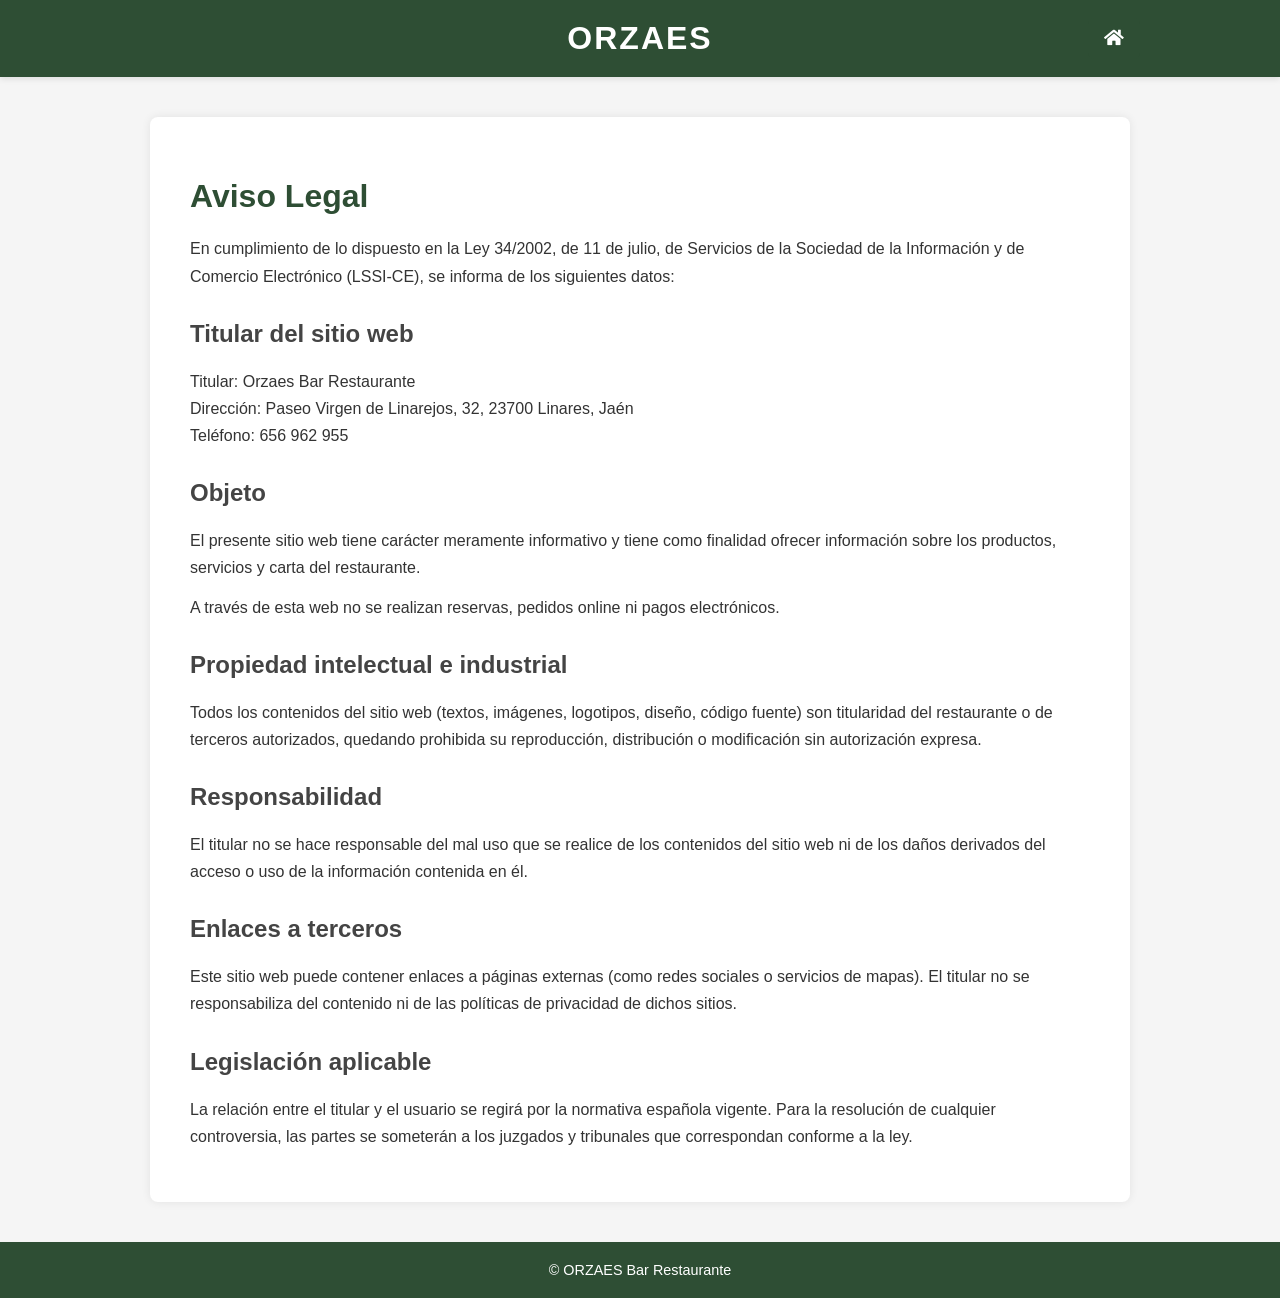
==== aviso-legal.html @ 4e485cfe "Add files via upload" ====
<!DOCTYPE html>
<html lang="es">
<head>
  <meta charset="UTF-8">
  <meta name="viewport" content="width=device-width, initial-scale=1.0">
  
  
  <title>Política de Cookies | Orzaes Bar Restaurante</title>
<link href="https://cdnjs.cloudflare.com/ajax/libs/font-awesome/5.15.4/css/all.min.css" rel="stylesheet">

<style>
.logo{
    color:white;
    font-size:2rem;
    font-weight:700;
    letter-spacing:2px;
}
  body{
    margin:0;
    font-family: Arial, sans-serif;
    background:#f5f5f5;
    color:#333;
  }

  /* Icono volver arriba */
  #fancy_icon-40-6 {
    position: fixed;
    bottom: 20px;
    right: 20px;
    font-size: 3rem;
    color: #2E4E34;
    cursor: pointer;
    display: none; /* oculto hasta hacer scroll */
    z-index: 1000;
  }

  #fancy_icon-40-6:hover {
    color: #3d6846;
  }

  /* Botón home – PC */
  .btn-home{
    position:absolute;
    right:140px;
    background:#2E4E34;
    color:white;
    padding:10px 16px;
    border-radius:6px;
    text-decoration:none;
    font-size:1.1em;
  }

  header{
    background:#2E4E34;
    padding:20px;
    display:flex;
    align-items:center;
    justify-content:center;
    position:relative;
    box-shadow:0 2px 6px rgba(0,0,0,0.1);
  }

  header img{
    max-width:180px;
  }

  .legal-container{
    max-width:900px;
    background:#fff;
    margin:40px auto;
    padding:40px;
    border-radius:8px;
    box-shadow:0 0 10px rgba(0,0,0,0.08);
  }

  .legal-container h1{
    color:#2E4E34;
    margin-bottom:20px;
  }

  .legal-container h2{
    margin-top:30px;
    color:#444;
  }

  .legal-container p{
    line-height:1.7;
    margin:12px 0;
  }

  footer{
    text-align:center;
    padding:20px;
    background:#2E4E34;
    color:white;
    font-size:0.9em;
  }

  @media (max-width: 768px){

    header{
      flex-direction:column;
      gap:15px;
    }

    .btn-home{
      position:static;
    }
  }

</style>
</head>

<body>
<header>
  <div class="logo">ORZAES</div>
  <a href="index.html" class="btn-home">
  <i class="fas fa-home"></i>
  </a>
</header>
<main class="legal-container">

<h1>Aviso Legal</h1>

<p>En cumplimiento de lo dispuesto en la Ley 34/2002, de 11 de julio, de Servicios de la Sociedad de la Información y de Comercio Electrónico (LSSI-CE), se informa de los siguientes datos:</p>

<h2>Titular del sitio web</h2>
<p>
  Titular: Orzaes Bar Restaurante<br>
  Dirección: Paseo Virgen de Linarejos, 32, 23700 Linares, Jaén<br>
  Teléfono: 656 962 955
</p>

<h2>Objeto</h2>
<p>El presente sitio web tiene carácter meramente informativo y tiene como finalidad ofrecer información sobre los productos, servicios y carta del restaurante.</p>

<p>A través de esta web no se realizan reservas, pedidos online ni pagos electrónicos.</p>

<h2>Propiedad intelectual e industrial</h2>
<p>Todos los contenidos del sitio web (textos, imágenes, logotipos, diseño, código fuente) son titularidad del restaurante o de terceros autorizados, quedando prohibida su reproducción, distribución o modificación sin autorización expresa.</p>

<h2>Responsabilidad</h2>
<p>El titular no se hace responsable del mal uso que se realice de los contenidos del sitio web ni de los daños derivados del acceso o uso de la información contenida en él.</p>

<h2>Enlaces a terceros</h2>
<p>Este sitio web puede contener enlaces a páginas externas (como redes sociales o servicios de mapas). El titular no se responsabiliza del contenido ni de las políticas de privacidad de dichos sitios.</p>

<h2>Legislación aplicable</h2>
<p>La relación entre el titular y el usuario se regirá por la normativa española vigente. Para la resolución de cualquier controversia, las partes se someterán a los juzgados y tribunales que correspondan conforme a la ley.</p>

</main>

<footer>
     © ORZAES Bar Restaurante

</footer>

  <!-- Icono volver arriba -->
  <div id="fancy_icon-40-6" onclick="window.scrollTo({top:0, behavior:'smooth'})">
    <i class="fas fa-arrow-circle-up"></i>
  </div>
    
    <script>
    const btnUp = document.getElementById('fancy_icon-40-6');
    window.addEventListener('scroll', () => {
      if (window.scrollY > 200) {
        btnUp.style.display = 'block';
      } else {
        btnUp.style.display = 'none';
      }
    });
	 </script>
</body>
</html>
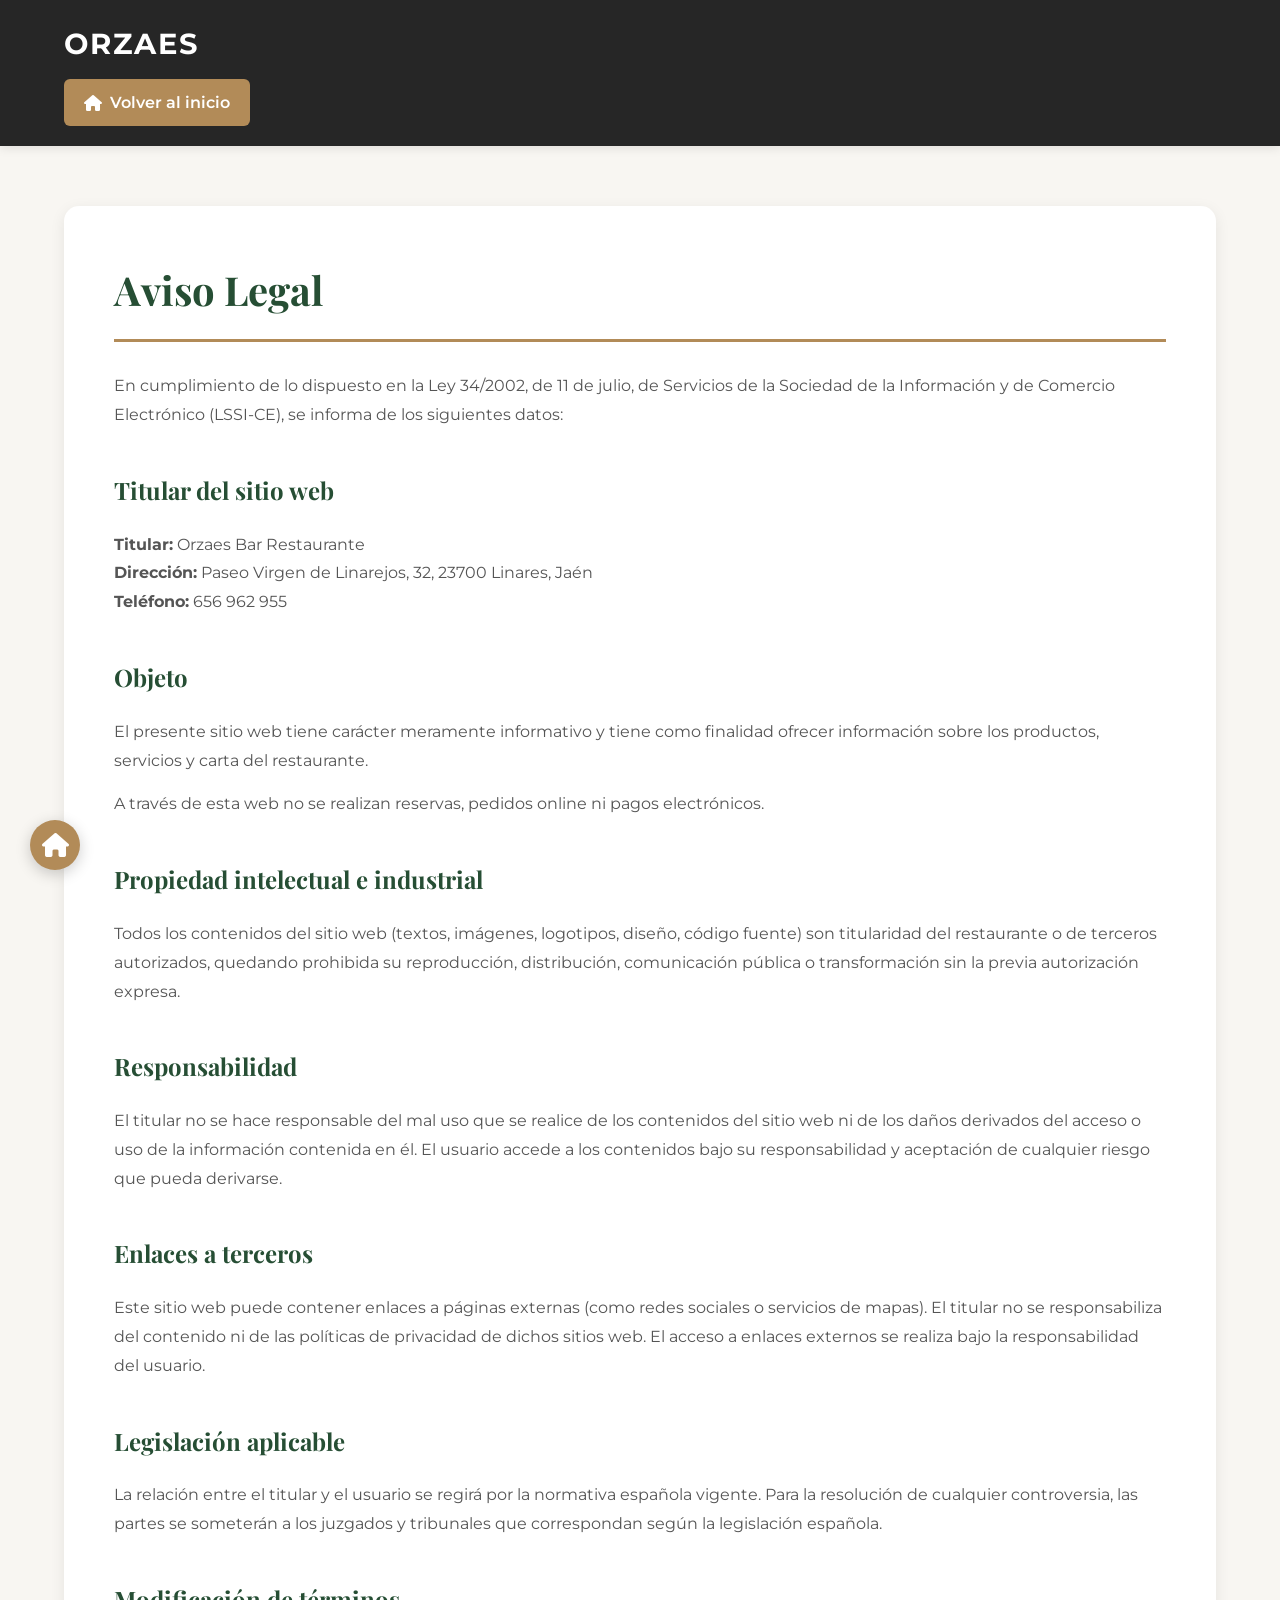
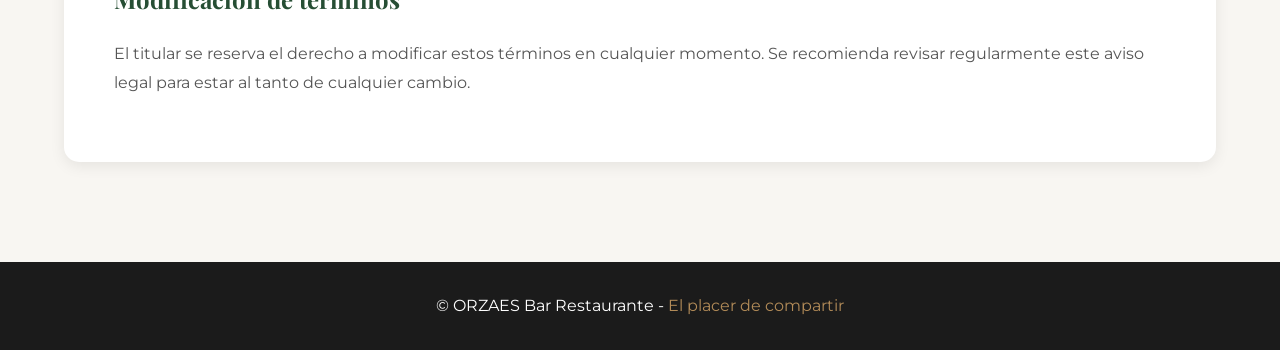
==== commit 337e241a: "Actualizar aviso-legal.html con el mismo estilo que index y carta" ====
--- a/aviso-legal.html
+++ b/aviso-legal.html
@@ -1,175 +1,320 @@
-<!DOCTYPE html>
-<html lang="es">
-<head>
-  <meta charset="UTF-8">
-  <meta name="viewport" content="width=device-width, initial-scale=1.0">
-  
-  
-  <title>Política de Cookies | Orzaes Bar Restaurante</title>
-<link href="https://cdnjs.cloudflare.com/ajax/libs/font-awesome/5.15.4/css/all.min.css" rel="stylesheet">
-
-<style>
-.logo{
-    color:white;
-    font-size:2rem;
-    font-weight:700;
-    letter-spacing:2px;
-}
-  body{
-    margin:0;
-    font-family: Arial, sans-serif;
-    background:#f5f5f5;
-    color:#333;
-  }
-
-  /* Icono volver arriba */
-  #fancy_icon-40-6 {
-    position: fixed;
-    bottom: 20px;
-    right: 20px;
-    font-size: 3rem;
-    color: #2E4E34;
-    cursor: pointer;
-    display: none; /* oculto hasta hacer scroll */
-    z-index: 1000;
-  }
-
-  #fancy_icon-40-6:hover {
-    color: #3d6846;
-  }
-
-  /* Botón home – PC */
-  .btn-home{
-    position:absolute;
-    right:140px;
-    background:#2E4E34;
-    color:white;
-    padding:10px 16px;
-    border-radius:6px;
-    text-decoration:none;
-    font-size:1.1em;
-  }
-
-  header{
-    background:#2E4E34;
-    padding:20px;
-    display:flex;
-    align-items:center;
-    justify-content:center;
-    position:relative;
-    box-shadow:0 2px 6px rgba(0,0,0,0.1);
-  }
-
-  header img{
-    max-width:180px;
-  }
-
-  .legal-container{
-    max-width:900px;
-    background:#fff;
-    margin:40px auto;
-    padding:40px;
-    border-radius:8px;
-    box-shadow:0 0 10px rgba(0,0,0,0.08);
-  }
-
-  .legal-container h1{
-    color:#2E4E34;
-    margin-bottom:20px;
-  }
-
-  .legal-container h2{
-    margin-top:30px;
-    color:#444;
-  }
-
-  .legal-container p{
-    line-height:1.7;
-    margin:12px 0;
-  }
-
-  footer{
-    text-align:center;
-    padding:20px;
-    background:#2E4E34;
-    color:white;
-    font-size:0.9em;
-  }
-
-  @media (max-width: 768px){
-
-    header{
-      flex-direction:column;
-      gap:15px;
-    }
-
-    .btn-home{
-      position:static;
-    }
-  }
-
-</style>
-</head>
-
-<body>
-<header>
-  <div class="logo">ORZAES</div>
-  <a href="index.html" class="btn-home">
-  <i class="fas fa-home"></i>
-  </a>
-</header>
-<main class="legal-container">
-
-<h1>Aviso Legal</h1>
-
-<p>En cumplimiento de lo dispuesto en la Ley 34/2002, de 11 de julio, de Servicios de la Sociedad de la Información y de Comercio Electrónico (LSSI-CE), se informa de los siguientes datos:</p>
-
-<h2>Titular del sitio web</h2>
-<p>
-  Titular: Orzaes Bar Restaurante<br>
-  Dirección: Paseo Virgen de Linarejos, 32, 23700 Linares, Jaén<br>
-  Teléfono: 656 962 955
-</p>
-
-<h2>Objeto</h2>
-<p>El presente sitio web tiene carácter meramente informativo y tiene como finalidad ofrecer información sobre los productos, servicios y carta del restaurante.</p>
-
-<p>A través de esta web no se realizan reservas, pedidos online ni pagos electrónicos.</p>
-
-<h2>Propiedad intelectual e industrial</h2>
-<p>Todos los contenidos del sitio web (textos, imágenes, logotipos, diseño, código fuente) son titularidad del restaurante o de terceros autorizados, quedando prohibida su reproducción, distribución o modificación sin autorización expresa.</p>
-
-<h2>Responsabilidad</h2>
-<p>El titular no se hace responsable del mal uso que se realice de los contenidos del sitio web ni de los daños derivados del acceso o uso de la información contenida en él.</p>
-
-<h2>Enlaces a terceros</h2>
-<p>Este sitio web puede contener enlaces a páginas externas (como redes sociales o servicios de mapas). El titular no se responsabiliza del contenido ni de las políticas de privacidad de dichos sitios.</p>
-
-<h2>Legislación aplicable</h2>
-<p>La relación entre el titular y el usuario se regirá por la normativa española vigente. Para la resolución de cualquier controversia, las partes se someterán a los juzgados y tribunales que correspondan conforme a la ley.</p>
-
-</main>
-
-<footer>
-     © ORZAES Bar Restaurante
-
-</footer>
-
-  <!-- Icono volver arriba -->
-  <div id="fancy_icon-40-6" onclick="window.scrollTo({top:0, behavior:'smooth'})">
-    <i class="fas fa-arrow-circle-up"></i>
-  </div>
-    
-    <script>
-    const btnUp = document.getElementById('fancy_icon-40-6');
-    window.addEventListener('scroll', () => {
-      if (window.scrollY > 200) {
-        btnUp.style.display = 'block';
-      } else {
-        btnUp.style.display = 'none';
-      }
-    });
-	 </script>
-</body>
-</html>
-
+<!DOCTYPE html>
+<html lang="es">
+<head>
+  <meta charset="UTF-8">
+  <meta name="viewport" content="width=device-width, initial-scale=1.0">
+  <title>Aviso Legal | Orzaes - Tapas y Raciones en Linares</title>
+
+  <!-- Tipografías -->
+  <link rel="preconnect" href="https://fonts.googleapis.com">
+  <link rel="preconnect" href="https://fonts.gstatic.com" crossorigin>
+  <link href="https://fonts.googleapis.com/css2?family=Playfair+Display:wght@500;600;700&family=Montserrat:wght@300;400;500;600&display=swap" rel="stylesheet">
+
+  <!-- Font Awesome -->
+  <link href="https://cdnjs.cloudflare.com/ajax/libs/font-awesome/6.0.0/css/all.min.css" rel="stylesheet">
+
+  <style>
+
+  :root{
+      --verde:#264E34;
+      --negro:#1B1B1B;
+      --beige:#D8C8B5;
+      --blanco:#F8F6F2;
+      --dorado:#B28B58;
+      --gris-claro:#f0ede8;
+  }
+
+  *{
+      margin:0;
+      padding:0;
+      box-sizing:border-box;
+  }
+
+  body{
+      font-family:'Montserrat',sans-serif;
+      background:var(--blanco);
+      color:var(--negro);
+      line-height:1.7;
+  }
+
+  h1,h2,h3{
+      font-family:'Playfair Display',serif;
+  }
+
+  .container{
+      width:90%;
+      max-width:1200px;
+      margin:auto;
+  }
+
+  /* HEADER */
+
+  header {
+      background: rgba(27,27,27,.95);
+      backdrop-filter: blur(10px);
+      padding: 20px 0;
+      box-shadow: 0 2px 10px rgba(0,0,0,0.1);
+  }
+
+  .logo {
+      color: white;
+      font-size: 1.8rem;
+      font-weight: 700;
+      letter-spacing: 2px;
+      margin-bottom: 10px;
+  }
+
+  .header-nav {
+      display: flex;
+      gap: 20px;
+      align-items: center;
+  }
+
+  .btn-home {
+      display: inline-flex;
+      align-items: center;
+      gap: 8px;
+      color: white;
+      background: var(--dorado);
+      padding: 10px 20px;
+      border-radius: 6px;
+      text-decoration: none;
+      font-weight: 600;
+      transition: 0.3s;
+  }
+
+  .btn-home:hover {
+      background: var(--verde);
+      transform: translateY(-2px);
+  }
+
+  /* BOTONES FLOTANTES */
+
+  #btn-up, #btn-home {
+      position: fixed;
+      width: 50px;
+      height: 50px;
+      border-radius: 50%;
+      background: var(--dorado);
+      color: white;
+      display: flex;
+      align-items: center;
+      justify-content: center;
+      font-size: 24px;
+      cursor: pointer;
+      transition: 0.3s;
+      z-index: 999;
+      box-shadow: 0 4px 15px rgba(0,0,0,0.2);
+  }
+
+  #btn-up {
+      bottom: 30px;
+      right: 30px;
+  }
+
+  #btn-home {
+      bottom: 30px;
+      left: 30px;
+  }
+
+  #btn-up:hover, #btn-home:hover {
+      background: var(--verde);
+      transform: scale(1.1);
+  }
+
+  /* CONTENIDO PRINCIPAL */
+
+  main {
+      padding: 60px 0;
+  }
+
+  .legal-container {
+      background: white;
+      padding: 50px;
+      border-radius: 15px;
+      box-shadow: 0 4px 15px rgba(0,0,0,0.08);
+  }
+
+  .legal-container h1 {
+      color: var(--verde);
+      font-size: 2.5rem;
+      margin-bottom: 30px;
+      border-bottom: 3px solid var(--dorado);
+      padding-bottom: 15px;
+  }
+
+  .legal-container h2 {
+      color: var(--verde);
+      font-size: 1.5rem;
+      margin-top: 40px;
+      margin-bottom: 20px;
+  }
+
+  .legal-container p {
+      line-height: 1.8;
+      margin-bottom: 15px;
+      color: #555;
+      font-size: 1rem;
+  }
+
+  .legal-container ul {
+      margin-left: 20px;
+      margin-bottom: 20px;
+  }
+
+  .legal-container li {
+      margin-bottom: 10px;
+      color: #555;
+  }
+
+  .legal-container a {
+      color: var(--dorado);
+      text-decoration: none;
+      transition: 0.3s;
+  }
+
+  .legal-container a:hover {
+      color: var(--verde);
+      text-decoration: underline;
+  }
+
+  /* FOOTER */
+
+  footer {
+      background: var(--negro);
+      color: white;
+      text-align: center;
+      padding: 30px 20px;
+      margin-top: 40px;
+  }
+
+  footer span {
+      color: var(--dorado);
+  }
+
+  /* RESPONSIVE */
+
+  @media(max-width:768px) {
+
+      main {
+          padding: 40px 0;
+      }
+
+      .container {
+          width: 95%;
+      }
+
+      .legal-container {
+          padding: 30px 20px;
+      }
+
+      .legal-container h1 {
+          font-size: 1.8rem;
+      }
+
+      .legal-container h2 {
+          font-size: 1.2rem;
+      }
+
+      .header-nav {
+          flex-direction: column;
+          gap: 15px;
+      }
+
+      #btn-up, #btn-home {
+          width: 45px;
+          height: 45px;
+          font-size: 20px;
+          bottom: 20px;
+      }
+
+      #btn-home {
+          left: 20px;
+      }
+
+      #btn-up {
+          right: 20px;
+      }
+
+  }
+
+  </style>
+</head>
+
+<body>
+
+<header>
+  <div class="container">
+    <div class="logo">ORZAES</div>
+    <div class="header-nav">
+      <a href="index.html" class="btn-home">
+        <i class="fas fa-home"></i> Volver al inicio
+      </a>
+    </div>
+  </div>
+</header>
+
+<main>
+  <div class="container">
+    <div class="legal-container">
+
+      <h1>Aviso Legal</h1>
+
+      <p>En cumplimiento de lo dispuesto en la Ley 34/2002, de 11 de julio, de Servicios de la Sociedad de la Información y de Comercio Electrónico (LSSI-CE), se informa de los siguientes datos:</p>
+
+      <h2>Titular del sitio web</h2>
+      <p>
+        <strong>Titular:</strong> Orzaes Bar Restaurante<br>
+        <strong>Dirección:</strong> Paseo Virgen de Linarejos, 32, 23700 Linares, Jaén<br>
+        <strong>Teléfono:</strong> 656 962 955
+      </p>
+
+      <h2>Objeto</h2>
+      <p>El presente sitio web tiene carácter meramente informativo y tiene como finalidad ofrecer información sobre los productos, servicios y carta del restaurante.</p>
+      <p>A través de esta web no se realizan reservas, pedidos online ni pagos electrónicos.</p>
+
+      <h2>Propiedad intelectual e industrial</h2>
+      <p>Todos los contenidos del sitio web (textos, imágenes, logotipos, diseño, código fuente) son titularidad del restaurante o de terceros autorizados, quedando prohibida su reproducción, distribución, comunicación pública o transformación sin la previa autorización expresa.</p>
+
+      <h2>Responsabilidad</h2>
+      <p>El titular no se hace responsable del mal uso que se realice de los contenidos del sitio web ni de los daños derivados del acceso o uso de la información contenida en él. El usuario accede a los contenidos bajo su responsabilidad y aceptación de cualquier riesgo que pueda derivarse.</p>
+
+      <h2>Enlaces a terceros</h2>
+      <p>Este sitio web puede contener enlaces a páginas externas (como redes sociales o servicios de mapas). El titular no se responsabiliza del contenido ni de las políticas de privacidad de dichos sitios web. El acceso a enlaces externos se realiza bajo la responsabilidad del usuario.</p>
+
+      <h2>Legislación aplicable</h2>
+      <p>La relación entre el titular y el usuario se regirá por la normativa española vigente. Para la resolución de cualquier controversia, las partes se someterán a los juzgados y tribunales que correspondan según la legislación española.</p>
+
+      <h2>Modificación de términos</h2>
+      <p>El titular se reserva el derecho a modificar estos términos en cualquier momento. Se recomienda revisar regularmente este aviso legal para estar al tanto de cualquier cambio.</p>
+
+    </div>
+  </div>
+</main>
+
+<!-- BOTONES FLOTANTES -->
+<div id="btn-up" onclick="window.scrollTo({top:0,behavior:'smooth'})" title="Subir">
+  <i class="fas fa-arrow-up"></i>
+</div>
+
+<div id="btn-home" onclick="location.href='index.html'" title="Ir al inicio">
+  <i class="fas fa-home"></i>
+</div>
+
+<footer>
+  <p>© ORZAES Bar Restaurante - <span>El placer de compartir</span></p>
+</footer>
+
+<script>
+  const btnUp = document.getElementById('btn-up');
+  window.addEventListener('scroll', () => {
+    if (window.scrollY > 200) {
+      btnUp.style.display = 'flex';
+    } else {
+      btnUp.style.display = 'none';
+    }
+  });
+</script>
+
+</body>
+</html>
